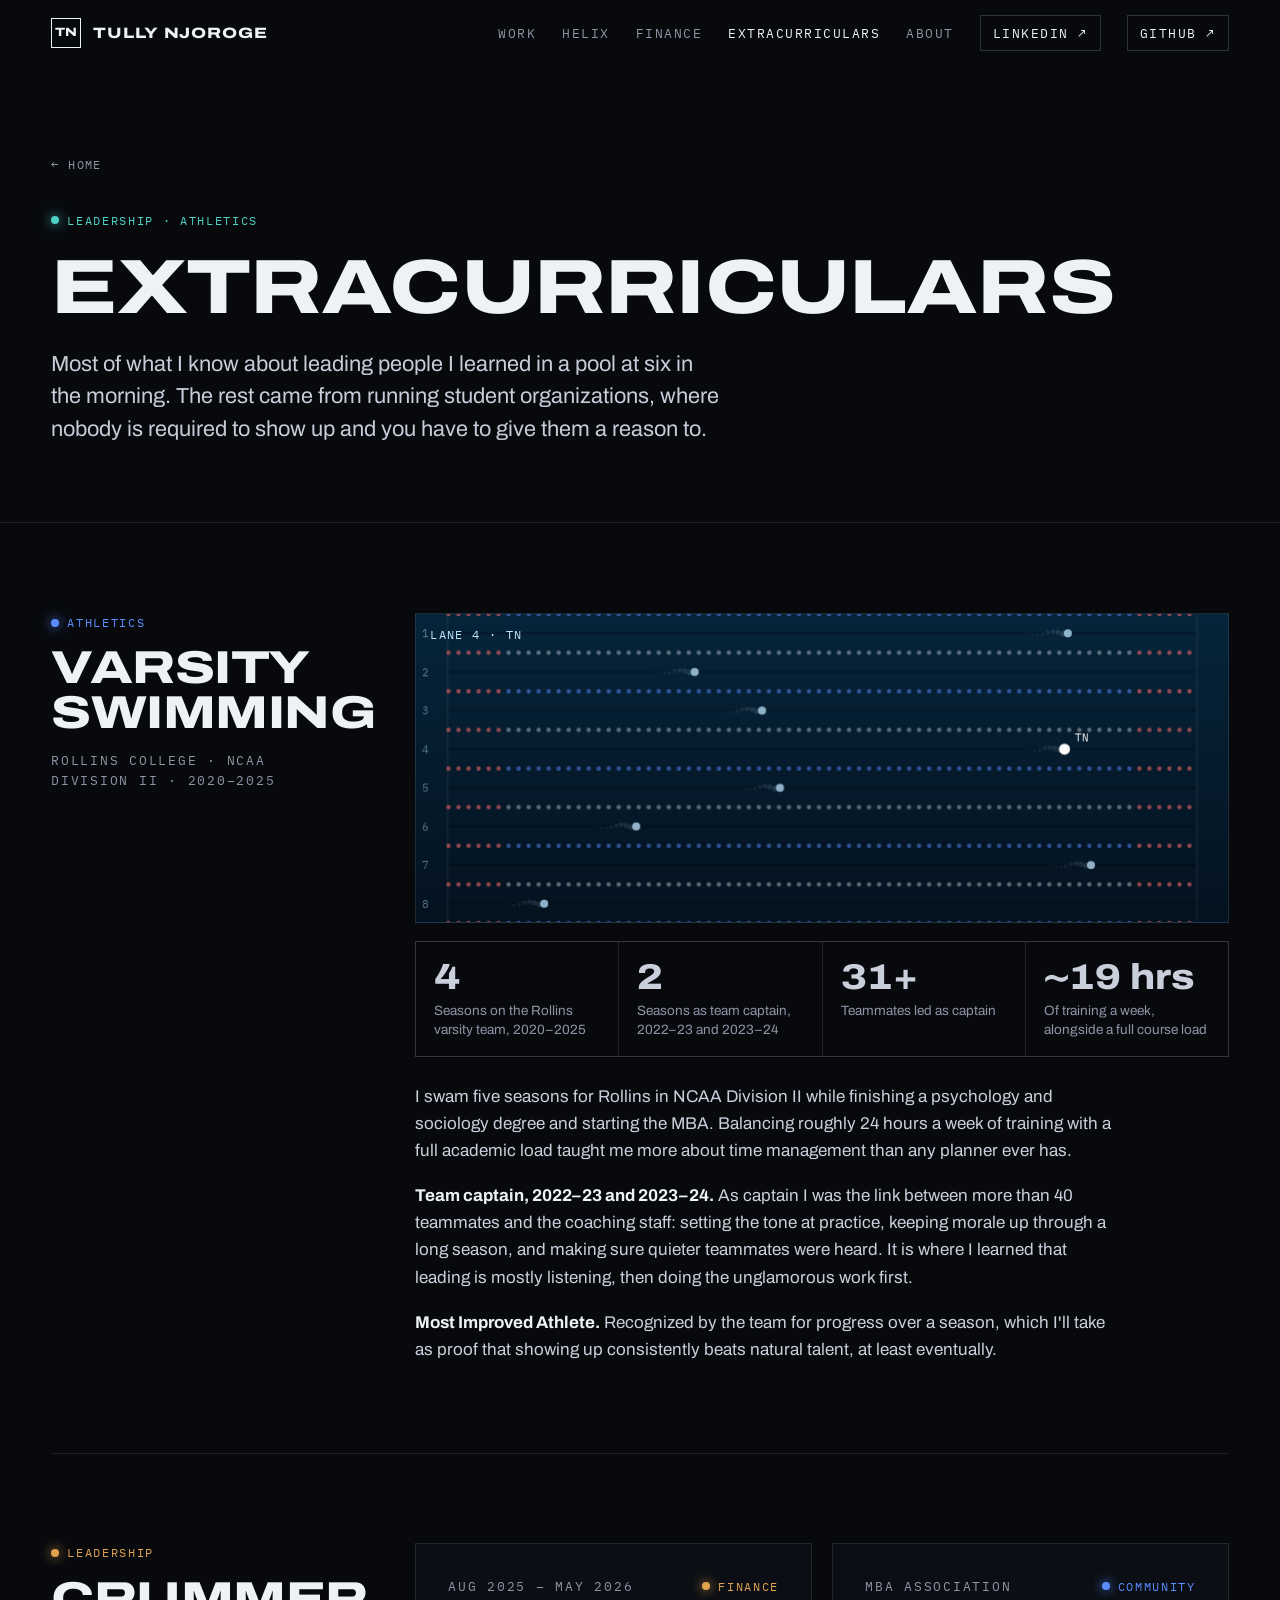
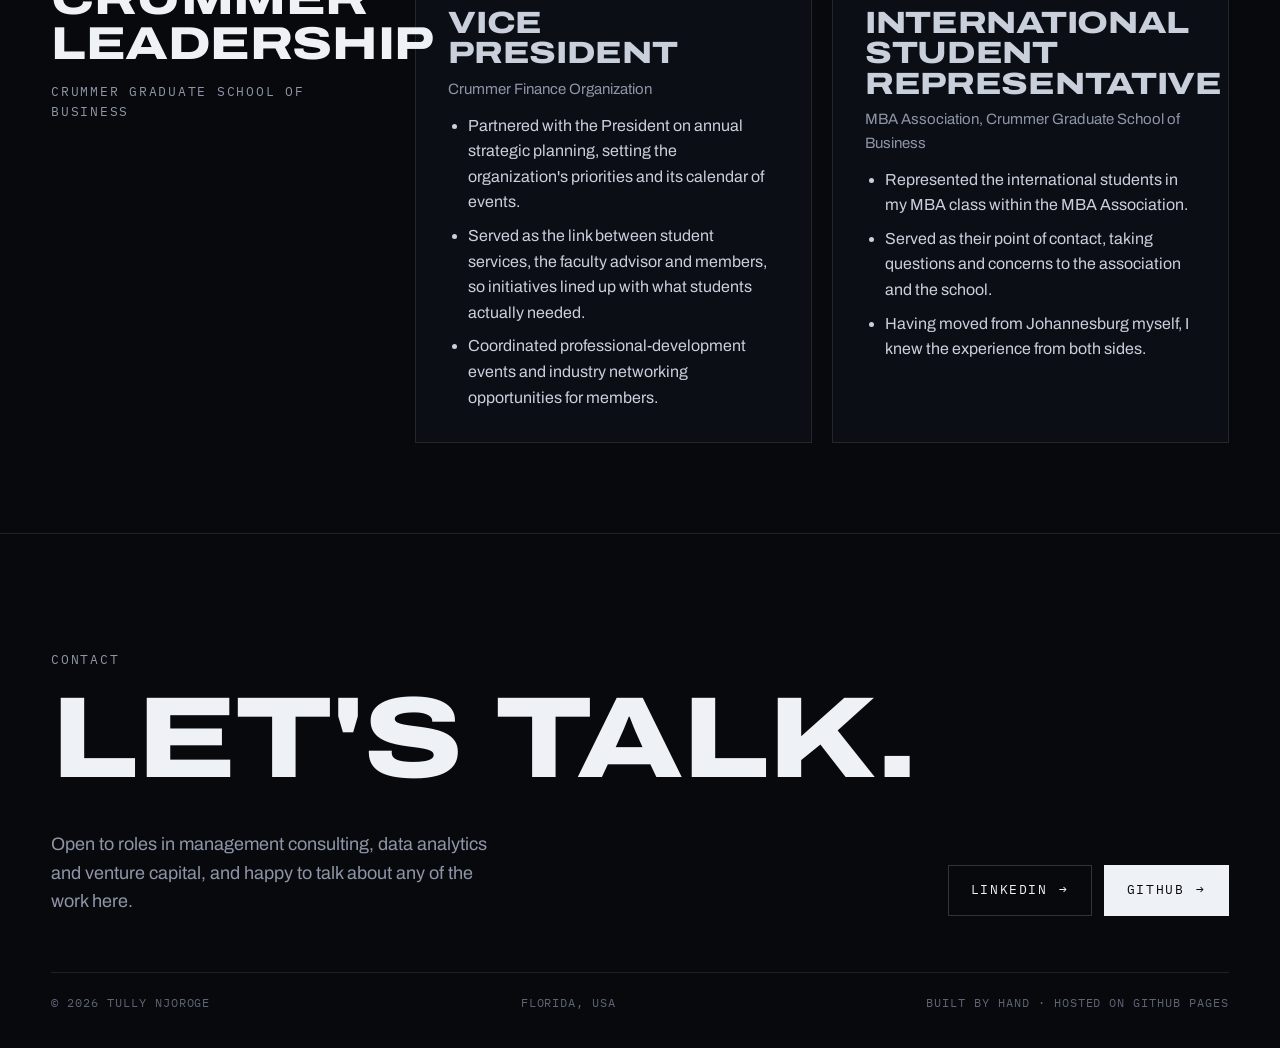
==== extracurriculars.html @ 8afa5f31 "Add extracurriculars page - Varsity swimming at Rollins (2020-2025), captain 2022-23 and 2023-24 - C" ====
<!doctype html>
<html lang="en">
<head>
<meta charset="utf-8">
<meta name="viewport" content="width=device-width, initial-scale=1, viewport-fit=cover">
<title>Extracurriculars</title>
<meta name="description" content="Tully Njoroge outside the classroom: NCAA Division II varsity swimming and team captain at Rollins College, Crummer Finance Organization and the MBA Association.">
<meta property="og:title" content="Extracurriculars"><meta property="og:description" content="Tully Njoroge outside the classroom: NCAA Division II varsity swimming and team captain at Rollins College, Crummer Finance Organization and the MBA Association."><meta property="og:image" content="helix-console.jpg">
<script>document.documentElement.classList.add('js')</script>
<link rel="preconnect" href="https://fonts.googleapis.com"><link rel="preconnect" href="https://fonts.gstatic.com" crossorigin><link rel="stylesheet" href="https://fonts.googleapis.com/css2?family=Archivo:wdth,wght@62..125,400..900&family=IBM+Plex+Mono:wght@400;500&display=swap">
<link rel="stylesheet" href="site.css">
</head>
<body><header class="nav"><div class="wrap">
  <a class="brand" href="index.html"><span class="mark">TN</span>Tully Njoroge</a>
  <nav aria-label="Main"><a href="index.html#work">Work</a><a href="helix-logistics.html">Helix</a><a href="global-portfolios.html">Finance</a><a href="extracurriculars.html" aria-current="page">Extracurriculars</a><a href="index.html#about">About</a><a class="gh" href="https://www.linkedin.com/in/tully-njoroge" rel="noopener">LinkedIn ↗</a><a class="gh" href="https://github.com/tuhlee15" rel="noopener">GitHub ↗</a></nav>
</div></header>
<main>
<section class="cs-hero"><div class="wrap">
  <a class="crumb" href="index.html#about">← Home</a>
  <div style="margin-top:28px"><span class="code data">Leadership · Athletics</span></div>
  <h1 class="display split" style="font-size:clamp(22px,6vw,104px)">Extracurriculars</h1>
  <p class="lede rv">Most of what I know about leading people I learned in a pool at six in the morning. The rest came from running student organizations, where nobody is required to show up and you have to give them a reason to.</p>
</div></section>

<div class="wrap">
<section class="block"><header><span class="code aero">Athletics</span><h2 class="display">Varsity swimming</h2><p class="eyebrow">Rollins College · NCAA Division II · 2020–2025</p></header><div class="prose" style="max-width:none">
  <div class="pool rv"><canvas data-pool aria-hidden="true"></canvas><span class="pool-label">Lane 4 · TN</span></div>
  <div class="factbar rv" data-count-wrap style="margin-top:0">
    <div><b data-count="5">5</b><span>Seasons on the Rollins varsity team, 2020–2025</span></div>
    <div><b data-count="2">2</b><span>Seasons as team captain, 2022–23 and 2023–24</span></div>
    <div><b data-count="40" data-suf="+">40+</b><span>Teammates led as captain</span></div>
    <div><b data-count="24" data-pre="~" data-suf=" hrs">~24 hrs</b><span>Of training a week, alongside a full course load</span></div>
  </div>
  <div class="prose" style="margin-top:8px">
    <p class="rv">I swam five seasons for Rollins in NCAA Division II while finishing a psychology and sociology degree and starting the MBA. Balancing roughly 24 hours a week of training with a full academic load taught me more about time management than any planner ever has.</p>
    <p class="rv"><strong>Team captain, 2022–23 and 2023–24.</strong> As captain I was the link between more than 40 teammates and the coaching staff: setting the tone at practice, keeping morale up through a long season, and making sure quieter teammates were heard. It is where I learned that leading is mostly listening, then doing the unglamorous work first.</p>
    <p class="rv"><strong>Most Improved Athlete.</strong> Recognized by the team for progress over a season, which I'll take as proof that showing up consistently beats natural talent, at least eventually.</p>
  </div>
</div></section>

<section class="block" style="border-bottom:0"><header><span class="code fin">Leadership</span><h2 class="display">Crummer leadership</h2><p class="eyebrow">Crummer Graduate School of Business</p></header><div class="prose" style="max-width:none">
  <div class="roles">
    <article class="role rv">
      <div class="role-top"><span class="eyebrow">Aug 2025 – May 2026</span><span class="code fin">Finance</span></div>
      <h3 class="display">Vice President</h3>
      <div class="org">Crummer Finance Organization</div>
      <ul class="clean">
        <li>Partnered with the President on annual strategic planning, setting the organization's priorities and its calendar of events.</li>
        <li>Served as the link between student services, the faculty advisor and members, so initiatives lined up with what students actually needed.</li>
        <li>Coordinated professional-development events and industry networking opportunities for members.</li>
      </ul>
    </article>
    <article class="role rv d1">
      <div class="role-top"><span class="eyebrow">MBA Association</span><span class="code aero">Community</span></div>
      <h3 class="display">International Student Representative</h3>
      <div class="org">MBA Association, Crummer Graduate School of Business</div>
      <ul class="clean">
        <li>Represented the international students in my MBA class within the MBA Association.</li>
        <li>Served as their point of contact, taking questions and concerns to the association and the school.</li>
        <li>Having moved from Johannesburg myself, I knew the experience from both sides.</li>
      </ul>
    </article>
  </div>
</div></section>
</div>
</main>
<footer class="contact"><div class="wrap">
  <div class="eyebrow rv">Contact</div>
  <h2 class="display split" style="margin-top:14px">Let's talk.</h2>
  <div class="row rv"><p style="color:var(--muted);max-width:46ch;font-size:18px">Open to roles in management consulting, data analytics and venture capital, and happy to talk about any of the work here.</p>
  <div class="btns"><a class="btn" href="https://www.linkedin.com/in/tully-njoroge" rel="noopener">LinkedIn <span class="arr">→</span></a><a class="btn solid" href="https://github.com/tuhlee15" rel="noopener">GitHub <span class="arr">→</span></a></div></div>
  <div class="foot"><span>© 2026 Tully Njoroge</span><span>Florida, USA</span><span>Built by hand · hosted on GitHub Pages</span></div>
</div></footer>
<script src="site.js"></script>
</body>
</html>
---- site.css ----
/* Layout: cinematic dark index. Full-bleed hero with live flight-path field, then wide project panels that reveal on scroll.
   One committed dark look (matches the Helix Ops console). */
:root{
  color-scheme:dark;
  --bg:#07090d; --bg2:#0b0e14; --panel:#10141c; --ink:#eef1f6; --muted:#8d95a6; --dim:#5d6575;
  --line:rgba(238,241,246,.10); --line2:rgba(238,241,246,.18);
  --accent:#5b8cff; --accent2:#a9c2ff; --amber:#c47a22; --neutral:#4a5160;
  --aero:#5b8cff; --fin:#e0a24e; --data:#4fd1c5;
  --f-display:"Archivo","Arial Narrow",system-ui,sans-serif;
  --f-body:"Archivo",system-ui,-apple-system,"Segoe UI",sans-serif;
  --f-mono:"IBM Plex Mono",ui-monospace,Menlo,monospace;
  --gut:clamp(16px,4vw,56px);
}
*{box-sizing:border-box}
[hidden]{display:none!important}
html{-webkit-text-size-adjust:100%;scroll-behavior:smooth}
body{margin:0;background:var(--bg);color:var(--ink);font-family:var(--f-body);font-size:17px;line-height:1.6;font-variation-settings:"wdth" 100;overflow-x:hidden}
img{max-width:100%;height:auto;display:block}
a{color:inherit}
:focus-visible{outline:2px solid var(--accent2);outline-offset:3px}
::selection{background:var(--accent);color:#04102e}
.wrap{max-width:1320px;margin:0 auto;padding-inline:var(--gut)}
.mono{font-family:var(--f-mono);font-variant-numeric:tabular-nums}
.eyebrow{font-family:var(--f-mono);font-size:12.5px;letter-spacing:.14em;text-transform:uppercase;color:var(--muted)}
.code{font-family:var(--f-mono);font-size:12px;letter-spacing:.14em;text-transform:uppercase;display:inline-flex;align-items:center;gap:8px;color:var(--muted)}
.code::before{content:"";width:8px;height:8px;border-radius:50%;background:currentColor;box-shadow:0 0 12px currentColor}
.code.aero{color:var(--aero)}.code.fin{color:var(--fin)}.code.data{color:var(--data)}
h1,h2,h3{margin:0;font-family:var(--f-display);text-wrap:balance;line-height:.98}
.display{font-weight:800;font-variation-settings:"wdth" 125;text-transform:uppercase;letter-spacing:-.01em}
p{margin:0}

/* nav */
.nav{position:fixed;inset:0 0 auto 0;z-index:50;padding-top:env(safe-area-inset-top,0px);transition:background .3s,border-color .3s,backdrop-filter .3s;border-bottom:1px solid transparent}
.nav.solid{background:rgba(7,9,13,.82);backdrop-filter:blur(14px);-webkit-backdrop-filter:blur(14px);border-bottom-color:var(--line)}
.nav .wrap{display:flex;align-items:center;justify-content:space-between;gap:20px;height:66px}
.brand{display:flex;align-items:center;gap:12px;text-decoration:none;font-family:var(--f-display);font-weight:800;font-variation-settings:"wdth" 125;text-transform:uppercase;letter-spacing:.06em;font-size:15px}
.brand .mark{width:30px;height:30px;border:1.5px solid var(--ink);display:grid;place-items:center;font-size:12px;letter-spacing:0}
.nav nav{display:flex;align-items:center;gap:26px}
.nav nav a{text-decoration:none;font-family:var(--f-mono);font-size:12.5px;letter-spacing:.12em;text-transform:uppercase;color:var(--muted);transition:color .2s}
.nav nav a:hover,.nav nav a[aria-current="page"]{color:var(--ink)}
.nav .gh{display:inline-flex;align-items:center;gap:8px;border:1px solid var(--line2);padding:7px 12px;color:var(--ink)!important}
.nav .gh:hover{border-color:var(--ink)}
@media (max-width:1040px){.nav nav a:not(.gh){display:none}}

/* buttons */
.btn{display:inline-flex;align-items:center;gap:12px;padding:14px 22px;font-family:var(--f-mono);font-size:13px;letter-spacing:.12em;text-transform:uppercase;text-decoration:none;border:1px solid var(--line2);color:var(--ink);background:transparent;transition:background .25s,color .25s,border-color .25s}
.btn .arr{transition:transform .25s}
.btn:hover .arr{transform:translateX(5px)}
.btn:hover{border-color:var(--ink)}
.btn.solid{background:var(--ink);color:#07090d;border-color:var(--ink)}
.btn.solid:hover{background:var(--accent2);border-color:var(--accent2)}
.btns{display:flex;flex-wrap:wrap;gap:12px}

/* hero */
.hero{position:relative;min-height:min(100svh,980px);display:flex;flex-direction:column;justify-content:flex-end;overflow:hidden;isolation:isolate}
.hero canvas{position:absolute;inset:0;width:100%;height:100%;z-index:-2}
.hero::after{content:"";position:absolute;inset:0;z-index:-1;background:linear-gradient(180deg,rgba(7,9,13,.35) 0%,rgba(7,9,13,0) 30%,rgba(7,9,13,.25) 62%,var(--bg) 100%)}
.hero .wrap{width:100%;padding-block:140px 56px;display:flex;flex-direction:column;gap:26px}
.hero h1{font-size:clamp(48px,10.5vw,168px)}
.hero h1 span{display:block}
.hero .lede{font-size:clamp(18px,1.7vw,23px);color:#c6ccd8;max-width:46ch;line-height:1.45}
.hero-foot{display:flex;justify-content:space-between;align-items:flex-end;gap:24px;flex-wrap:wrap;border-top:1px solid var(--line);padding-top:18px;margin-top:14px}
.readout{font-family:var(--f-mono);font-size:12px;letter-spacing:.08em;color:var(--muted);display:grid;grid-template-columns:auto auto;gap:3px 18px}
.readout b{color:var(--ink);font-weight:500}
.scrollcue{font-family:var(--f-mono);font-size:12px;letter-spacing:.14em;color:var(--muted);text-transform:uppercase;display:flex;align-items:center;gap:10px}
.scrollcue i{width:1px;height:38px;background:linear-gradient(var(--ink),transparent);display:block;animation:cue 2.2s ease-in-out infinite}
@keyframes cue{0%{transform:scaleY(0);transform-origin:top}50%{transform:scaleY(1);transform-origin:top}51%{transform-origin:bottom}100%{transform:scaleY(0);transform-origin:bottom}}

/* ticker */
.ticker{border-block:1px solid var(--line);overflow:hidden;background:var(--bg2)}
.ticker .track{display:flex;width:max-content;animation:tick 60s linear infinite}
.ticker:hover .track{animation-play-state:paused}
.ticker .item{display:flex;align-items:baseline;gap:12px;padding:18px 34px;border-right:1px solid var(--line);white-space:nowrap}
.ticker b{font-family:var(--f-display);font-weight:800;font-variation-settings:"wdth" 115;font-size:24px}
.ticker span{font-family:var(--f-mono);font-size:12px;letter-spacing:.1em;text-transform:uppercase;color:var(--muted)}
@keyframes tick{to{transform:translateX(-50%)}}

/* sections */
.section{padding-block:clamp(72px,10vw,140px)}
.sec-head{display:flex;justify-content:space-between;align-items:flex-end;gap:24px;flex-wrap:wrap;margin-bottom:clamp(32px,5vw,56px)}
.sec-head h2{font-size:clamp(38px,6.5vw,96px)}
.sec-head p{color:var(--muted);max-width:40ch}

/* project panels */
.proj{position:relative;display:grid;grid-template-columns:minmax(0,1.35fr) minmax(0,1fr);border:1px solid var(--line);background:var(--bg2);text-decoration:none;color:inherit;overflow:hidden;isolation:isolate}
.proj + .proj{margin-top:28px}
.proj::before{content:"";position:absolute;inset:0;z-index:-1;background:radial-gradient(520px circle at var(--mx,50%) var(--my,50%),rgba(91,140,255,.12),transparent 60%);opacity:0;transition:opacity .3s}
.proj:hover::before{opacity:1}
.proj .media{position:relative;overflow:hidden;min-height:340px;background:#050c20}
.proj .media img{width:100%;height:100%;object-fit:cover;object-position:left top;transform:scale(1.04);transition:transform 1.2s cubic-bezier(.2,.7,.2,1)}
.proj:hover .media img{transform:scale(1.09)}
.proj .body{padding:clamp(24px,3.4vw,48px);display:flex;flex-direction:column;gap:18px;min-width:0}
.proj h3{font-size:clamp(30px,3.6vw,52px)}
.proj .body>p{color:#c2c8d4;font-size:17.5px}
.proj .meta{font-family:var(--f-mono);font-size:12px;letter-spacing:.08em;color:var(--muted);text-transform:uppercase}
.stats{display:grid;grid-template-columns:repeat(3,minmax(0,1fr));gap:1px;background:var(--line);border:1px solid var(--line)}
.stats div{background:var(--bg2);padding:14px 14px 12px;display:flex;flex-direction:column;gap:4px;min-width:0}
.stats b{font-family:var(--f-display);font-weight:800;font-variation-settings:"wdth" 115;font-size:clamp(22px,2.3vw,32px);line-height:1;font-variant-numeric:tabular-nums}
.stats span{font-size:12.5px;color:var(--muted);line-height:1.35}
.proj .go{margin-top:auto;display:flex;align-items:center;justify-content:space-between;gap:12px;flex-wrap:wrap}
.proj.reverse{grid-template-columns:minmax(0,1fr) minmax(0,1.35fr)}
.proj.reverse .media{order:2}
.proj.textonly{grid-template-columns:1fr}
.fin-visual{position:relative;min-height:340px;background:linear-gradient(160deg,#120d06,#07090d 70%);display:flex;align-items:center;justify-content:center;padding:28px}
@media (max-width:900px){.proj,.proj.reverse{grid-template-columns:1fr}.proj.reverse .media{order:0}.proj .media,.fin-visual{min-height:240px}}

/* about */
.about{display:grid;grid-template-columns:minmax(0,.8fr) minmax(0,1.2fr);gap:clamp(28px,5vw,72px);align-items:start}
.portrait{position:relative;overflow:hidden;border:1px solid var(--line)}
.portrait img{width:100%;aspect-ratio:4/5;object-fit:cover;filter:grayscale(.15) contrast(1.02);transition:filter .6s,transform 1.2s cubic-bezier(.2,.7,.2,1)}
.portrait:hover img{filter:none;transform:scale(1.03)}
.portrait figcaption{position:absolute;left:0;right:0;bottom:0;padding:14px 16px;font-family:var(--f-mono);font-size:11.5px;letter-spacing:.12em;text-transform:uppercase;color:#dfe3ea;background:linear-gradient(transparent,rgba(7,9,13,.85))}
.about h2{font-size:clamp(36px,5vw,72px);margin-bottom:22px}
.about .bio{display:flex;flex-direction:column;gap:16px;color:#c6ccd8;font-size:18px;max-width:60ch}
.timeline{list-style:none;padding:0;margin:34px 0 0;border-top:1px solid var(--line)}
.timeline li{display:grid;grid-template-columns:150px minmax(0,1fr);gap:18px;padding:16px 0;border-bottom:1px solid var(--line)}
.timeline .when{font-family:var(--f-mono);font-size:12px;letter-spacing:.1em;text-transform:uppercase;color:var(--muted);padding-top:3px}
.timeline b{font-weight:600}
.timeline span{color:var(--muted);display:block;font-size:15px}
@media (max-width:860px){.about{grid-template-columns:1fr}.portrait{max-width:420px}.timeline li{grid-template-columns:1fr;gap:2px}}

/* footer / contact */
.contact{border-top:1px solid var(--line);padding-block:clamp(64px,9vw,120px) 36px}
.contact h2{font-size:clamp(44px,9vw,140px)}
.contact .row{display:flex;justify-content:space-between;align-items:flex-end;gap:24px;flex-wrap:wrap;margin-top:34px}
.foot{display:flex;justify-content:space-between;gap:16px;flex-wrap:wrap;font-family:var(--f-mono);font-size:12px;letter-spacing:.08em;color:var(--dim);text-transform:uppercase;border-top:1px solid var(--line);margin-top:56px;padding-top:20px}

/* reveal (only when JS is running; visible by default) */
.js .rv{opacity:0;transform:translateY(34px);transition:opacity .9s cubic-bezier(.2,.7,.2,1),transform .9s cubic-bezier(.2,.7,.2,1)}
.js .rv.in{opacity:1;transform:none}
.js .rv.d1{transition-delay:.08s}.js .rv.d2{transition-delay:.16s}.js .rv.d3{transition-delay:.24s}
.js .split .w{display:inline-block;overflow:hidden;vertical-align:bottom}
.js .split .w>span{display:inline-block;transform:translateY(105%);transition:transform 1.1s cubic-bezier(.2,.8,.2,1)}
.js .split.in .w>span{transform:none}

/* case-study pages */
.cs-hero{position:relative;padding-block:150px clamp(48px,6vw,80px);border-bottom:1px solid var(--line);overflow:hidden;isolation:isolate}
.cs-hero canvas{position:absolute;inset:0;width:100%;height:100%;z-index:-1;opacity:.6}
.cs-hero h1{font-size:clamp(46px,9vw,140px);margin:18px 0 22px}
.cs-hero .lede{font-size:clamp(18px,1.7vw,22px);color:#c6ccd8;max-width:56ch;line-height:1.5}
.crumb{font-family:var(--f-mono);font-size:12px;letter-spacing:.12em;text-transform:uppercase;color:var(--muted);text-decoration:none}
.crumb:hover{color:var(--ink)}
.factbar{display:grid;grid-template-columns:repeat(4,minmax(0,1fr));gap:1px;background:var(--line);border:1px solid var(--line);margin-top:40px}
.factbar div{background:var(--bg);padding:18px 18px 16px;display:flex;flex-direction:column;gap:6px;min-width:0}
.factbar b{font-family:var(--f-display);font-weight:800;font-variation-settings:"wdth" 115;font-size:clamp(24px,2.8vw,38px);line-height:1;font-variant-numeric:tabular-nums;overflow-wrap:anywhere}
.factbar span{font-size:13.5px;color:var(--muted);line-height:1.4}
@media (max-width:800px){.factbar{grid-template-columns:repeat(2,minmax(0,1fr))}}
.block{display:grid;grid-template-columns:minmax(0,300px) minmax(0,1fr);gap:clamp(24px,5vw,72px);padding-block:clamp(56px,7vw,96px);border-bottom:1px solid var(--line)}
.block>header{display:flex;flex-direction:column;gap:14px;align-self:start;position:sticky;top:96px}
.block>header h2{font-size:clamp(30px,3.6vw,50px)}
.prose{display:flex;flex-direction:column;gap:18px;max-width:70ch;color:#c9cfdb;min-width:0}
.prose strong{color:var(--ink)}
.prose .muted{color:var(--muted)}
.note{font-size:14px;color:var(--muted);border-left:2px solid var(--line2);padding-left:14px}
@media (max-width:900px){.block{grid-template-columns:1fr}.block>header{position:static}}
.grid-cards{display:grid;grid-template-columns:repeat(auto-fill,minmax(250px,1fr));gap:1px;background:var(--line);border:1px solid var(--line)}
.grid-cards>div{background:var(--bg);padding:20px;display:flex;flex-direction:column;gap:8px;transition:background .3s}
.grid-cards>div:hover{background:var(--panel)}
.grid-cards i{font-style:normal;font-family:var(--f-mono);font-size:11.5px;letter-spacing:.12em;color:var(--accent)}
.grid-cards b{font-family:var(--f-display);font-weight:700;font-variation-settings:"wdth" 110;font-size:19px;color:var(--ink);line-height:1.15}
.grid-cards span{font-size:15px;color:var(--muted);line-height:1.45}
.two{display:grid;grid-template-columns:repeat(2,minmax(0,1fr));gap:1px;background:var(--line);border:1px solid var(--line)}
.two>div{background:var(--bg);padding:22px}
@media (max-width:700px){.two{grid-template-columns:1fr}}
.tablewrap{overflow-x:auto;border:1px solid var(--line)}
table.tbl{border-collapse:collapse;width:100%;min-width:440px;font-size:15px}
table.tbl th,table.tbl td{padding:12px 16px;text-align:left;border-bottom:1px solid var(--line)}
table.tbl th{font-family:var(--f-mono);font-size:11.5px;letter-spacing:.1em;text-transform:uppercase;color:var(--muted);font-weight:500}
table.tbl td{font-variant-numeric:tabular-nums;color:var(--ink)}
table.tbl tr:last-child td{border-bottom:0}
ul.clean{margin:0;padding-left:20px;display:flex;flex-direction:column;gap:8px}
.team{display:flex;flex-wrap:wrap;gap:8px}
.team span{border:1px solid var(--line2);padding:6px 14px;font-size:15px}
.demo-frame{display:block;position:relative;border:1px solid var(--line);overflow:hidden;margin-top:40px;text-decoration:none}
.demo-frame img{width:100%;transition:transform 1.4s cubic-bezier(.2,.7,.2,1)}
.demo-frame:hover img{transform:scale(1.03)}
.demo-frame .play{position:absolute;inset:auto 18px 18px auto}

/* finance: stock cards & charts */
.stock{border:1px solid var(--line);background:var(--bg2)}
.stock + .stock{margin-top:28px}
.stock-head{display:flex;justify-content:space-between;align-items:flex-start;gap:20px;flex-wrap:wrap;padding:clamp(22px,3vw,36px);border-bottom:1px solid var(--line)}
.stock-head h3{font-size:clamp(28px,3.4vw,46px)}
.stock-head .tick{font-family:var(--f-mono);font-size:13px;letter-spacing:.12em;color:var(--muted);margin-top:8px}
.rating{font-family:var(--f-display);font-weight:800;font-variation-settings:"wdth" 125;font-size:15px;letter-spacing:.12em;padding:8px 14px;border:1.5px solid var(--fin);color:var(--fin)}
.keyrow{display:grid;grid-template-columns:repeat(4,minmax(0,1fr));gap:1px;background:var(--line);border-bottom:1px solid var(--line)}
.keyrow div{background:var(--bg2);padding:16px 18px;display:flex;flex-direction:column;gap:4px;min-width:0}
.keyrow b{font-family:var(--f-display);font-weight:800;font-variation-settings:"wdth" 115;font-size:clamp(22px,2.4vw,32px);line-height:1;font-variant-numeric:tabular-nums}
.keyrow span{font-size:12.5px;color:var(--muted)}
@media (max-width:760px){.keyrow{grid-template-columns:repeat(2,minmax(0,1fr))}}
.stock-body{display:grid;grid-template-columns:minmax(0,1fr) minmax(0,1fr);gap:clamp(20px,3vw,40px);padding:clamp(22px,3vw,36px)}
.stock-body h4{margin:0 0 8px;font-family:var(--f-mono);font-size:12px;letter-spacing:.12em;text-transform:uppercase;color:var(--muted);font-weight:500}
.stock-body p,.stock-body li{color:#c9cfdb;font-size:16px}
@media (max-width:860px){.stock-body{grid-template-columns:1fr}}
.exhibits{display:grid;grid-template-columns:repeat(2,minmax(0,1fr));gap:16px;padding:0 clamp(22px,3vw,36px) clamp(22px,3vw,36px)}
.exhibits figure{margin:0;background:#fff;padding:10px;border:1px solid var(--line)}
.exhibits figcaption{font-family:var(--f-mono);font-size:11px;letter-spacing:.06em;color:#4a5160;padding-top:6px;text-transform:uppercase}
@media (max-width:700px){.exhibits{grid-template-columns:1fr}}
.chart{position:relative;border:1px solid var(--line);background:var(--bg2);padding:20px 20px 14px}
.chart h4{margin:0;font-family:var(--f-display);font-weight:700;font-variation-settings:"wdth" 110;font-size:19px}
.chart .sub{color:var(--muted);font-size:14px;margin:4px 0 12px}
.chart svg{display:block;width:100%;height:auto;overflow:visible}
.chart .legend{display:flex;flex-wrap:wrap;gap:16px;font-size:13px;color:var(--muted);margin-bottom:8px}
.chart .legend i{display:inline-block;width:12px;height:12px;border-radius:2px;vertical-align:-1px;margin-right:6px}
.tip{position:fixed;z-index:80;pointer-events:none;background:#161b25;border:1px solid var(--line2);padding:9px 12px;font-size:13px;line-height:1.45;color:var(--ink);box-shadow:0 10px 30px rgba(0,0,0,.5);max-width:260px;opacity:0;transition:opacity .12s}
.tip b{font-weight:600}
.tip .k{color:var(--muted)}
details.table-view{margin-top:10px}
details.table-view summary{cursor:pointer;font-family:var(--f-mono);font-size:12px;letter-spacing:.08em;color:var(--muted);text-transform:uppercase}
details.table-view table{margin-top:10px}

@media (prefers-reduced-motion:reduce){
  html{scroll-behavior:auto}
  *,*::before,*::after{animation:none!important;transition:none!important}
  .js .rv,.js .split .w>span{opacity:1;transform:none}
}

/* work windows */
.windows{display:grid;grid-template-columns:repeat(3,minmax(0,1fr));gap:20px}
@media (max-width:980px){.windows{grid-template-columns:1fr}}
.win{display:flex;flex-direction:column;border:1px solid var(--line);background:var(--bg2);text-decoration:none;color:inherit;overflow:hidden;transition:border-color .3s,transform .5s cubic-bezier(.2,.7,.2,1)}
.win:hover{border-color:var(--line2);transform:translateY(-4px)}
.win-media{position:relative;aspect-ratio:4/3;max-width:100%;overflow:hidden;background:#050c20}
.win-media img,.win-media svg,.win-media canvas{position:absolute;inset:0;width:100%;height:100%;display:block}
.win-media img{object-fit:cover;object-position:28% 30%;transform:scale(1.25);transition:transform 1.2s cubic-bezier(.2,.7,.2,1)}
.win:hover .win-media img{transform:scale(1.34)}
.win-media::after{content:"";position:absolute;inset:0;background:linear-gradient(180deg,transparent 55%,rgba(11,14,20,.85))}
.fin-art{background:linear-gradient(160deg,#16100a,#0b0e14 70%)}
.data-art{background:linear-gradient(160deg,#061615,#0b0e14 70%)}
.win-body{padding:24px 24px 22px;display:flex;flex-direction:column;gap:12px;flex:1}
.win h3{font-size:clamp(24px,2.2vw,30px)}
.win p{color:#bfc6d2;font-size:16px}
.win .more{margin-top:auto;padding-top:8px;font-family:var(--f-mono);font-size:12.5px;letter-spacing:.12em;text-transform:uppercase;display:inline-flex;gap:10px;align-items:center}
.win .more .arr{transition:transform .25s}
.win:hover .more .arr{transform:translateX(6px)}
.js .fin-art .draw{stroke-dasharray:520;stroke-dashoffset:520;transition:stroke-dashoffset 1.8s cubic-bezier(.2,.7,.2,1) .3s}
.js .win.in .fin-art .draw{stroke-dashoffset:0}
.js .fin-art .bars rect{transform-box:fill-box;transform-origin:bottom;transform:scaleY(0);transition:transform .9s cubic-bezier(.2,.7,.2,1)}
.js .win.in .fin-art .bars rect{transform:none}
.js .win.in .fin-art .bars rect:nth-child(2){transition-delay:.08s}.js .win.in .fin-art .bars rect:nth-child(3){transition-delay:.16s}.js .win.in .fin-art .bars rect:nth-child(4){transition-delay:.24s}.js .win.in .fin-art .bars rect:nth-child(5){transition-delay:.32s}.js .win.in .fin-art .bars rect:nth-child(6){transition-delay:.4s}
/* about facts */
.facts{margin:30px 0 0;display:grid;grid-template-columns:repeat(2,minmax(0,1fr));gap:1px;background:var(--line);border:1px solid var(--line)}
.facts>div{background:var(--bg);padding:16px 18px;min-width:0}
.facts dt{font-family:var(--f-mono);font-size:11.5px;letter-spacing:.12em;text-transform:uppercase;color:var(--muted)}
.facts dd{margin:4px 0 0;font-size:16px;line-height:1.4}
@media (max-width:560px){.facts{grid-template-columns:1fr}}
@media (prefers-reduced-motion:reduce){.js .fin-art .draw{stroke-dashoffset:0}.js .fin-art .bars rect{transform:none}}

/* extracurriculars */
.pool{position:relative;aspect-ratio:21/8;max-width:100%;border:1px solid var(--line);overflow:hidden;background:linear-gradient(180deg,#06243a,#04121f)}
.pool canvas{position:absolute;inset:0;width:100%;height:100%;display:block}
.pool-label{position:absolute;left:14px;top:12px;font-family:var(--f-mono);font-size:11.5px;letter-spacing:.12em;text-transform:uppercase;color:#bfe6ff}
@media (max-width:600px){.pool{aspect-ratio:4/3}}
.roles{display:grid;grid-template-columns:repeat(2,minmax(0,1fr));gap:20px}
@media (max-width:860px){.roles{grid-template-columns:1fr}}
.role{border:1px solid var(--line);background:var(--bg2);padding:clamp(22px,3vw,32px);display:flex;flex-direction:column;gap:12px;transition:border-color .3s}
.role:hover{border-color:var(--line2)}
.role-top{display:flex;justify-content:space-between;gap:12px;flex-wrap:wrap}
.role h3{font-size:clamp(24px,2.4vw,32px)}
.role .org{color:var(--muted);font-size:15px;margin-top:-4px}
.role li{color:#c9cfdb;font-size:16px}
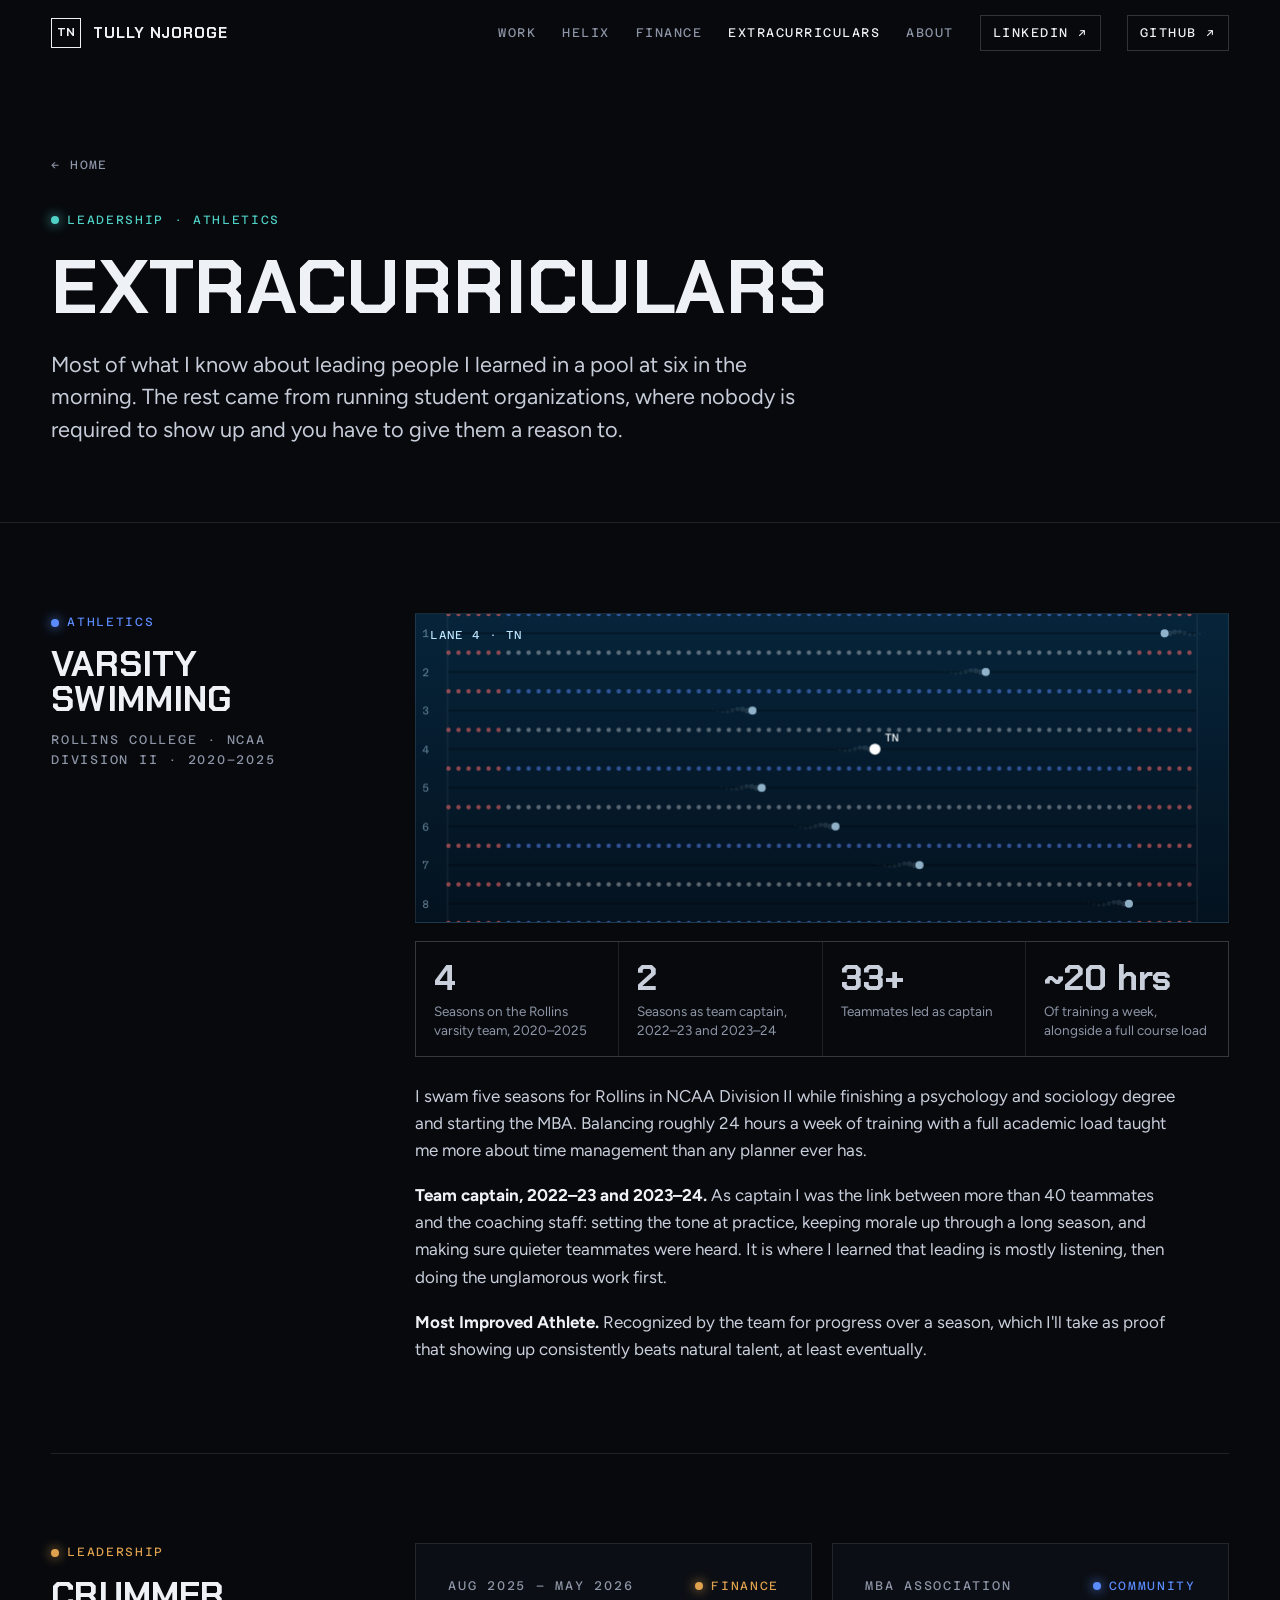
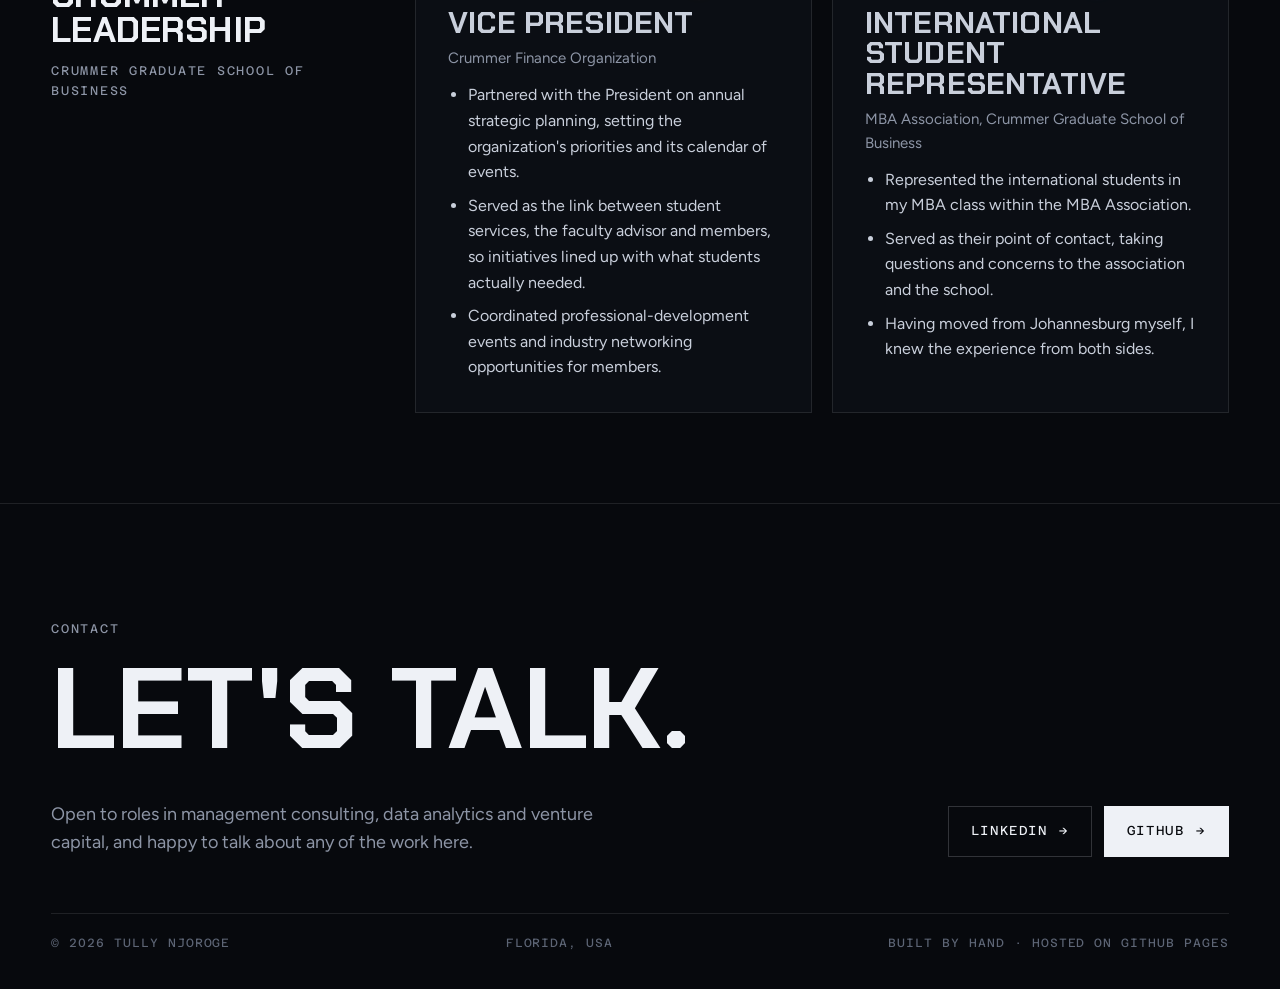
==== commit ccebc48b: "Satellite map for the simulator and new typography - Simulator map uses NASA Blue Marble imagery (GI" ====
--- a/extracurriculars.html
+++ b/extracurriculars.html
@@ -7,7 +7,7 @@
 <meta name="description" content="Tully Njoroge outside the classroom: NCAA Division II varsity swimming and team captain at Rollins College, Crummer Finance Organization and the MBA Association.">
 <meta property="og:title" content="Extracurriculars"><meta property="og:description" content="Tully Njoroge outside the classroom: NCAA Division II varsity swimming and team captain at Rollins College, Crummer Finance Organization and the MBA Association."><meta property="og:image" content="helix-console.jpg">
 <script>document.documentElement.classList.add('js')</script>
-<link rel="preconnect" href="https://fonts.googleapis.com"><link rel="preconnect" href="https://fonts.gstatic.com" crossorigin><link rel="stylesheet" href="https://fonts.googleapis.com/css2?family=Archivo:wdth,wght@62..125,400..900&family=IBM+Plex+Mono:wght@400;500&display=swap">
+<link rel="preconnect" href="https://fonts.googleapis.com"><link rel="preconnect" href="https://fonts.gstatic.com" crossorigin><link rel="stylesheet" href="https://fonts.googleapis.com/css2?family=Chakra+Petch:wght@500;600;700&family=Figtree:wght@400;500;600&family=Azeret+Mono:wght@400;500&display=swap">
 <link rel="stylesheet" href="site.css">
 </head>
 <body><header class="nav"><div class="wrap">
--- a/site.css
+++ b/site.css
@@ -6,15 +6,15 @@
   --line:rgba(238,241,246,.10); --line2:rgba(238,241,246,.18);
   --accent:#5b8cff; --accent2:#a9c2ff; --amber:#c47a22; --neutral:#4a5160;
   --aero:#5b8cff; --fin:#e0a24e; --data:#4fd1c5;
-  --f-display:"Archivo","Arial Narrow",system-ui,sans-serif;
-  --f-body:"Archivo",system-ui,-apple-system,"Segoe UI",sans-serif;
-  --f-mono:"IBM Plex Mono",ui-monospace,Menlo,monospace;
+  --f-display:"Chakra Petch","Arial Narrow",system-ui,sans-serif;
+  --f-body:"Figtree",system-ui,-apple-system,"Segoe UI",sans-serif;
+  --f-mono:"Azeret Mono",ui-monospace,Menlo,monospace;
   --gut:clamp(16px,4vw,56px);
 }
 *{box-sizing:border-box}
 [hidden]{display:none!important}
 html{-webkit-text-size-adjust:100%;scroll-behavior:smooth}
-body{margin:0;background:var(--bg);color:var(--ink);font-family:var(--f-body);font-size:17px;line-height:1.6;font-variation-settings:"wdth" 100;overflow-x:hidden}
+body{margin:0;background:var(--bg);color:var(--ink);font-family:var(--f-body);font-size:17px;line-height:1.6;overflow-x:hidden}
 img{max-width:100%;height:auto;display:block}
 a{color:inherit}
 :focus-visible{outline:2px solid var(--accent2);outline-offset:3px}
@@ -26,14 +26,14 @@
 .code::before{content:"";width:8px;height:8px;border-radius:50%;background:currentColor;box-shadow:0 0 12px currentColor}
 .code.aero{color:var(--aero)}.code.fin{color:var(--fin)}.code.data{color:var(--data)}
 h1,h2,h3{margin:0;font-family:var(--f-display);text-wrap:balance;line-height:.98}
-.display{font-weight:800;font-variation-settings:"wdth" 125;text-transform:uppercase;letter-spacing:-.01em}
+.display{font-weight:700;text-transform:uppercase;letter-spacing:.005em}
 p{margin:0}
 
 /* nav */
 .nav{position:fixed;inset:0 0 auto 0;z-index:50;padding-top:env(safe-area-inset-top,0px);transition:background .3s,border-color .3s,backdrop-filter .3s;border-bottom:1px solid transparent}
 .nav.solid{background:rgba(7,9,13,.82);backdrop-filter:blur(14px);-webkit-backdrop-filter:blur(14px);border-bottom-color:var(--line)}
 .nav .wrap{display:flex;align-items:center;justify-content:space-between;gap:20px;height:66px}
-.brand{display:flex;align-items:center;gap:12px;text-decoration:none;font-family:var(--f-display);font-weight:800;font-variation-settings:"wdth" 125;text-transform:uppercase;letter-spacing:.06em;font-size:15px}
+.brand{display:flex;align-items:center;gap:12px;text-decoration:none;font-family:var(--f-display);font-weight:700;text-transform:uppercase;letter-spacing:.06em;font-size:15px}
 .brand .mark{width:30px;height:30px;border:1.5px solid var(--ink);display:grid;place-items:center;font-size:12px;letter-spacing:0}
 .nav nav{display:flex;align-items:center;gap:26px}
 .nav nav a{text-decoration:none;font-family:var(--f-mono);font-size:12.5px;letter-spacing:.12em;text-transform:uppercase;color:var(--muted);transition:color .2s}
@@ -71,7 +71,7 @@
 .ticker .track{display:flex;width:max-content;animation:tick 60s linear infinite}
 .ticker:hover .track{animation-play-state:paused}
 .ticker .item{display:flex;align-items:baseline;gap:12px;padding:18px 34px;border-right:1px solid var(--line);white-space:nowrap}
-.ticker b{font-family:var(--f-display);font-weight:800;font-variation-settings:"wdth" 115;font-size:24px}
+.ticker b{font-family:var(--f-display);font-weight:700;font-size:24px}
 .ticker span{font-family:var(--f-mono);font-size:12px;letter-spacing:.1em;text-transform:uppercase;color:var(--muted)}
 @keyframes tick{to{transform:translateX(-50%)}}
 
@@ -95,7 +95,7 @@
 .proj .meta{font-family:var(--f-mono);font-size:12px;letter-spacing:.08em;color:var(--muted);text-transform:uppercase}
 .stats{display:grid;grid-template-columns:repeat(3,minmax(0,1fr));gap:1px;background:var(--line);border:1px solid var(--line)}
 .stats div{background:var(--bg2);padding:14px 14px 12px;display:flex;flex-direction:column;gap:4px;min-width:0}
-.stats b{font-family:var(--f-display);font-weight:800;font-variation-settings:"wdth" 115;font-size:clamp(22px,2.3vw,32px);line-height:1;font-variant-numeric:tabular-nums}
+.stats b{font-family:var(--f-display);font-weight:700;font-size:clamp(22px,2.3vw,32px);line-height:1;font-variant-numeric:tabular-nums}
 .stats span{font-size:12.5px;color:var(--muted);line-height:1.35}
 .proj .go{margin-top:auto;display:flex;align-items:center;justify-content:space-between;gap:12px;flex-wrap:wrap}
 .proj.reverse{grid-template-columns:minmax(0,1fr) minmax(0,1.35fr)}
@@ -142,12 +142,12 @@
 .crumb:hover{color:var(--ink)}
 .factbar{display:grid;grid-template-columns:repeat(4,minmax(0,1fr));gap:1px;background:var(--line);border:1px solid var(--line);margin-top:40px}
 .factbar div{background:var(--bg);padding:18px 18px 16px;display:flex;flex-direction:column;gap:6px;min-width:0}
-.factbar b{font-family:var(--f-display);font-weight:800;font-variation-settings:"wdth" 115;font-size:clamp(24px,2.8vw,38px);line-height:1;font-variant-numeric:tabular-nums;overflow-wrap:anywhere}
+.factbar b{font-family:var(--f-display);font-weight:700;font-size:clamp(24px,2.8vw,38px);line-height:1;font-variant-numeric:tabular-nums;overflow-wrap:anywhere}
 .factbar span{font-size:13.5px;color:var(--muted);line-height:1.4}
 @media (max-width:800px){.factbar{grid-template-columns:repeat(2,minmax(0,1fr))}}
 .block{display:grid;grid-template-columns:minmax(0,300px) minmax(0,1fr);gap:clamp(24px,5vw,72px);padding-block:clamp(56px,7vw,96px);border-bottom:1px solid var(--line)}
 .block>header{display:flex;flex-direction:column;gap:14px;align-self:start;position:sticky;top:96px}
-.block>header h2{font-size:clamp(30px,3.6vw,50px)}
+.block>header h2{font-size:clamp(26px,2.8vw,40px);overflow-wrap:anywhere}
 .prose{display:flex;flex-direction:column;gap:18px;max-width:70ch;color:#c9cfdb;min-width:0}
 .prose strong{color:var(--ink)}
 .prose .muted{color:var(--muted)}
@@ -157,7 +157,7 @@
 .grid-cards>div{background:var(--bg);padding:20px;display:flex;flex-direction:column;gap:8px;transition:background .3s}
 .grid-cards>div:hover{background:var(--panel)}
 .grid-cards i{font-style:normal;font-family:var(--f-mono);font-size:11.5px;letter-spacing:.12em;color:var(--accent)}
-.grid-cards b{font-family:var(--f-display);font-weight:700;font-variation-settings:"wdth" 110;font-size:19px;color:var(--ink);line-height:1.15}
+.grid-cards b{font-family:var(--f-display);font-weight:700;font-size:19px;color:var(--ink);line-height:1.15}
 .grid-cards span{font-size:15px;color:var(--muted);line-height:1.45}
 .two{display:grid;grid-template-columns:repeat(2,minmax(0,1fr));gap:1px;background:var(--line);border:1px solid var(--line)}
 .two>div{background:var(--bg);padding:22px}
@@ -182,10 +182,10 @@
 .stock-head{display:flex;justify-content:space-between;align-items:flex-start;gap:20px;flex-wrap:wrap;padding:clamp(22px,3vw,36px);border-bottom:1px solid var(--line)}
 .stock-head h3{font-size:clamp(28px,3.4vw,46px)}
 .stock-head .tick{font-family:var(--f-mono);font-size:13px;letter-spacing:.12em;color:var(--muted);margin-top:8px}
-.rating{font-family:var(--f-display);font-weight:800;font-variation-settings:"wdth" 125;font-size:15px;letter-spacing:.12em;padding:8px 14px;border:1.5px solid var(--fin);color:var(--fin)}
+.rating{font-family:var(--f-display);font-weight:700;font-size:15px;letter-spacing:.12em;padding:8px 14px;border:1.5px solid var(--fin);color:var(--fin)}
 .keyrow{display:grid;grid-template-columns:repeat(4,minmax(0,1fr));gap:1px;background:var(--line);border-bottom:1px solid var(--line)}
 .keyrow div{background:var(--bg2);padding:16px 18px;display:flex;flex-direction:column;gap:4px;min-width:0}
-.keyrow b{font-family:var(--f-display);font-weight:800;font-variation-settings:"wdth" 115;font-size:clamp(22px,2.4vw,32px);line-height:1;font-variant-numeric:tabular-nums}
+.keyrow b{font-family:var(--f-display);font-weight:700;font-size:clamp(22px,2.4vw,32px);line-height:1;font-variant-numeric:tabular-nums}
 .keyrow span{font-size:12.5px;color:var(--muted)}
 @media (max-width:760px){.keyrow{grid-template-columns:repeat(2,minmax(0,1fr))}}
 .stock-body{display:grid;grid-template-columns:minmax(0,1fr) minmax(0,1fr);gap:clamp(20px,3vw,40px);padding:clamp(22px,3vw,36px)}
@@ -197,7 +197,7 @@
 .exhibits figcaption{font-family:var(--f-mono);font-size:11px;letter-spacing:.06em;color:#4a5160;padding-top:6px;text-transform:uppercase}
 @media (max-width:700px){.exhibits{grid-template-columns:1fr}}
 .chart{position:relative;border:1px solid var(--line);background:var(--bg2);padding:20px 20px 14px}
-.chart h4{margin:0;font-family:var(--f-display);font-weight:700;font-variation-settings:"wdth" 110;font-size:19px}
+.chart h4{margin:0;font-family:var(--f-display);font-weight:700;font-size:19px}
 .chart .sub{color:var(--muted);font-size:14px;margin:4px 0 12px}
 .chart svg{display:block;width:100%;height:auto;overflow:visible}
 .chart .legend{display:flex;flex-wrap:wrap;gap:16px;font-size:13px;color:var(--muted);margin-bottom:8px}
